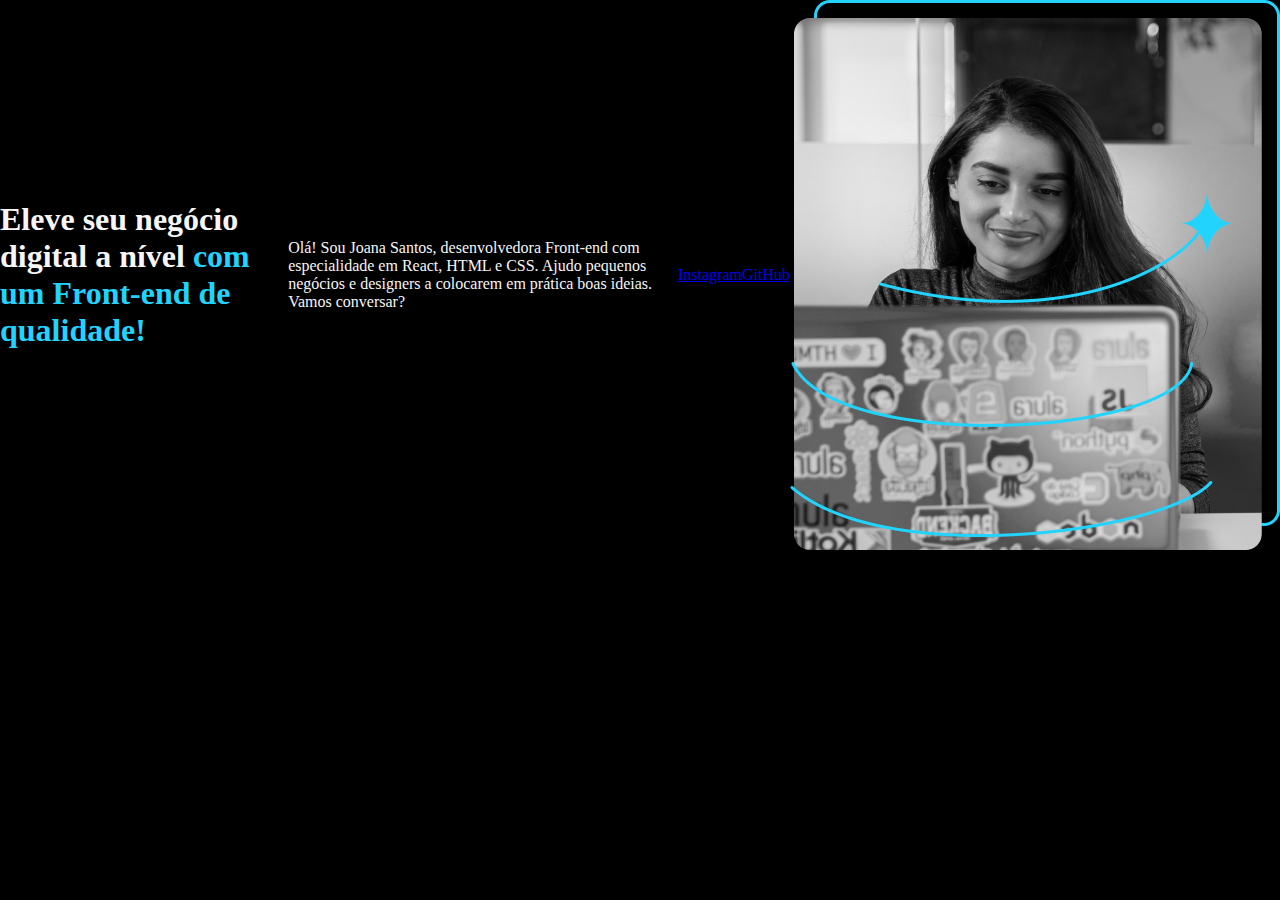
==== index.html @ 7f1a8ea8 "style: definir <main> como .apresentacao e aplicar flexbox" ====
<!DOCTYPE html>
<html lang="pt-br">
<head>
    <meta charset="UTF-8">
    <meta http-equiv="X-UA-Compatible" content="IE=edge">
    <meta name="viewport" content="width=device-width, initial-scale=1.0">
    <title>Portfólio</title>
    <link rel="stylesheet" href="style.css">
</head>
<body>
    <header></header>
    <main class="apresentacao">
        <h1>Eleve seu negócio digital a nível<strong class="titulo-destaque"> com um Front-end de qualidade!</strong></h1>
        <p>Olá! Sou Joana Santos, desenvolvedora Front-end com especialidade em React, HTML e CSS. Ajudo pequenos negócios e designers a colocarem em prática boas ideias. Vamos conversar?</p>
        <a href="https://www.instagram.com/">Instagram</a>
        <a href="https://github.com/AbnerVital">GitHub</a>
        <img src="Imagem.png" alt="Foto da Joana Programando">
    </main>
    <footer></footer>
</body>
</html
---- style.css ----
*{
    margin: 0;
    padding: 0;
}

body{
    height: 100vh;
    box-sizing: border-box;
    background-color: #000000;
    color: #F6F6F6;
}

.titulo-destaque{
    color: #22D4FD
}

.texto-destaque{
    color: red;
}

.apresentacao{
    display:flex;
    align-items: center;
}
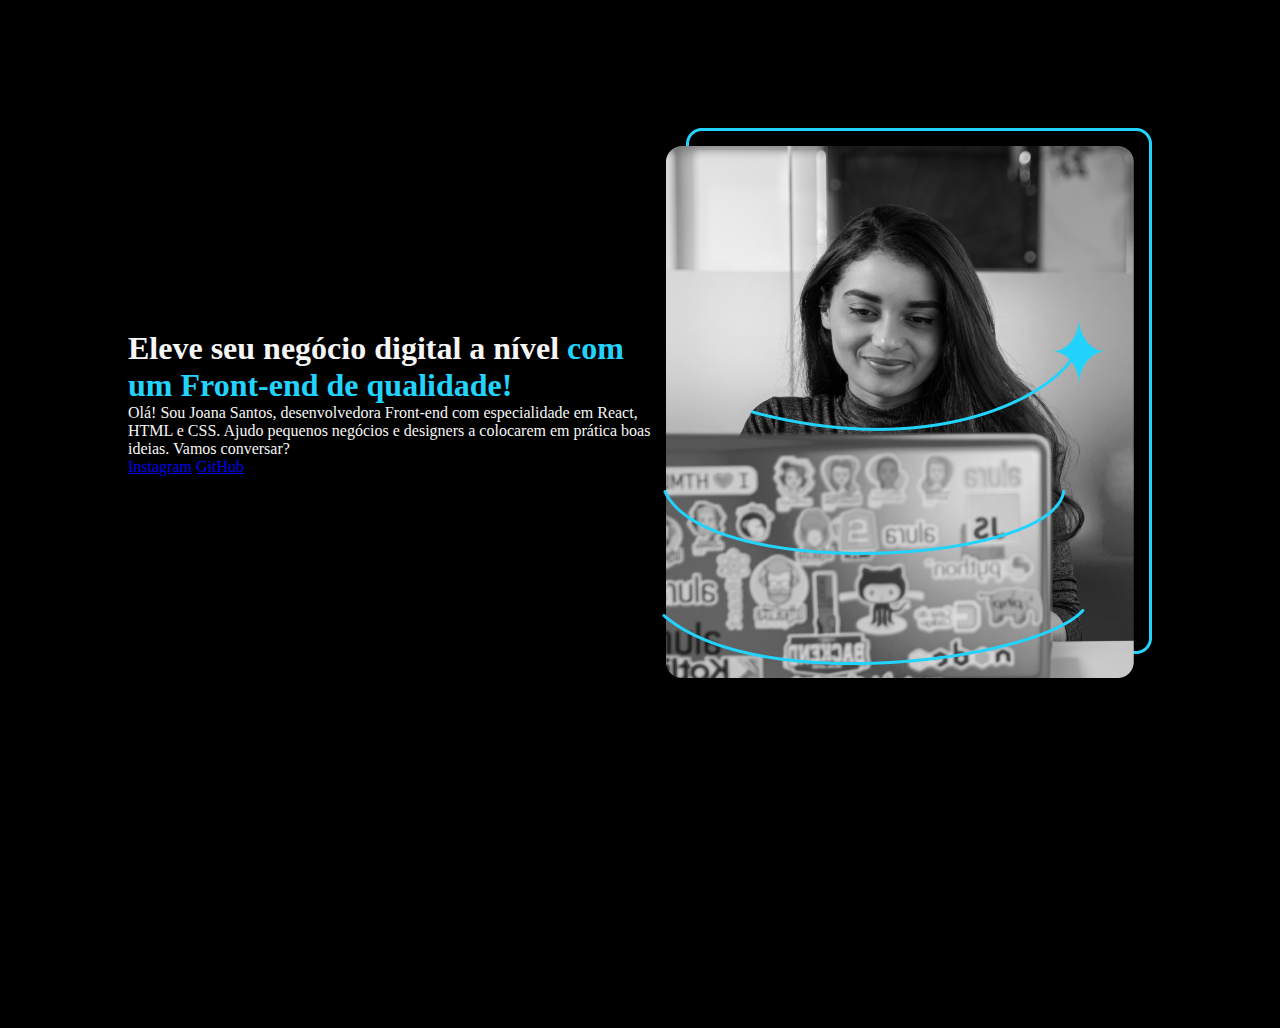
==== commit 91746fbe: "style: adicionar <section> e ajustar .apresentacao com novas propriedades" ====
--- a/index.html
+++ b/index.html
@@ -10,10 +10,12 @@
 <body>
     <header></header>
     <main class="apresentacao">
-        <h1>Eleve seu negócio digital a nível<strong class="titulo-destaque"> com um Front-end de qualidade!</strong></h1>
-        <p>Olá! Sou Joana Santos, desenvolvedora Front-end com especialidade em React, HTML e CSS. Ajudo pequenos negócios e designers a colocarem em prática boas ideias. Vamos conversar?</p>
-        <a href="https://www.instagram.com/">Instagram</a>
-        <a href="https://github.com/AbnerVital">GitHub</a>
+        <section>
+            <h1>Eleve seu negócio digital a nível<strong class="titulo-destaque"> com um Front-end de qualidade!</strong></h1>
+            <p>Olá! Sou Joana Santos, desenvolvedora Front-end com especialidade em React, HTML e CSS. Ajudo pequenos negócios e designers a colocarem em prática boas ideias. Vamos conversar?</p>
+            <a href="https://www.instagram.com/">Instagram</a>
+            <a href="https://github.com/AbnerVital">GitHub</a>
+        </section>  
         <img src="Imagem.png" alt="Foto da Joana Programando">
     </main>
     <footer></footer>
--- a/style.css
+++ b/style.css
@@ -1,25 +1,31 @@
-*{
+/* Resetando margens e preenchimentos de todos os elementos para evitar inconsistências entre navegadores */
+* {
     margin: 0;
     padding: 0;
 }
 
-body{
-    height: 100vh;
-    box-sizing: border-box;
-    background-color: #000000;
-    color: #F6F6F6;
+/* Configuração global do body */
+body {
+    height: 100vh; /* Define a altura do body como 100% da altura da tela */
+    box-sizing: border-box; /* Faz com que padding e borda sejam incluídos no cálculo do tamanho do elemento */
+    background-color: #000000; /* Define o fundo da página como preto */
+    color: #F6F6F6; /* Define a cor padrão do texto como branco acinzentado */
 }
 
-.titulo-destaque{
-    color: #22D4FD
+/* Estilizando títulos de destaque */
+.titulo-destaque {
+    color: #22D4FD; /* Define a cor do texto como azul claro */
 }
 
-.texto-destaque{
-    color: red;
+/* Estilizando textos que precisam de destaque */
+.texto-destaque {
+    color: red; /* Define a cor do texto como vermelho */
 }
 
-.apresentacao{
-    display:flex;
-    align-items: center;
+/* Estilizando a seção de apresentação */
+.apresentacao {
+    display: flex; /* Ativa o modelo de layout flexível (Flexbox) */
+    align-items: center; /* Centraliza os elementos filhos verticalmente */
+    justify-content: space-between;
+    margin: 10%;
 }
-
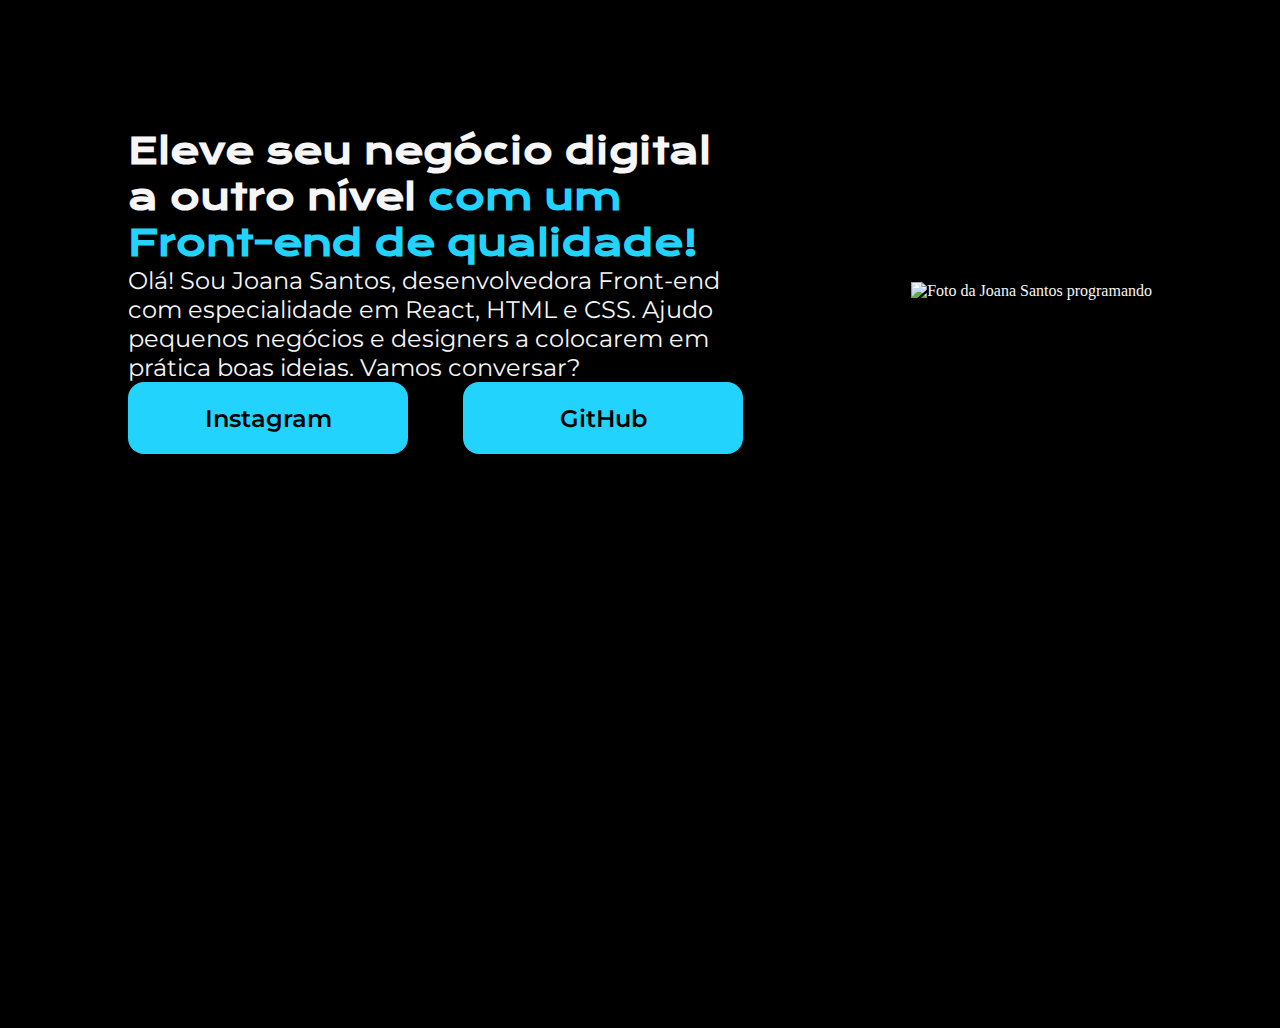
==== commit 967a0494: "style: adicionar .apresentacao__link e .apresentacao__links__link e estilizar links" ====
--- a/index.html
+++ b/index.html
@@ -1,24 +1,34 @@
 <!DOCTYPE html>
 <html lang="pt-br">
+
 <head>
     <meta charset="UTF-8">
     <meta http-equiv="X-UA-Compatible" content="IE=edge">
     <meta name="viewport" content="width=device-width, initial-scale=1.0">
-    <title>Portfólio</title>
+    <title>Portifolio</title>
     <link rel="stylesheet" href="style.css">
 </head>
+
 <body>
     <header></header>
     <main class="apresentacao">
-        <section>
-            <h1>Eleve seu negócio digital a nível<strong class="titulo-destaque"> com um Front-end de qualidade!</strong></h1>
-            <p>Olá! Sou Joana Santos, desenvolvedora Front-end com especialidade em React, HTML e CSS. Ajudo pequenos negócios e designers a colocarem em prática boas ideias. Vamos conversar?</p>
-            <a href="https://www.instagram.com/">Instagram</a>
-            <a href="https://github.com/AbnerVital">GitHub</a>
-        </section>  
-        <img src="Imagem.png" alt="Foto da Joana Programando">
+        <section class="apresentacao__conteudo">
+            <h1 class="apresentacao__conteudo__titulo">Eleve seu negócio digital a outro nível <strong 
+            class="titulo-destaque">com um Front-end de qualidade!
+            </strong></h1>
+            <p class="apresentacao__conteudo__texto">Olá! Sou Joana Santos, desenvolvedora
+            Front-end com especialidade em React, HTML e
+            CSS. Ajudo pequenos negócios e designers a
+            colocarem em prática boas ideias. Vamos
+            conversar?</p>
+            <div class="apresentacao__links">
+                <a class="apresentacao__links__link" href="https://instagram.com/abner.vital">Instagram</a>
+                <a class="apresentacao__links__link" href="https://github.com/abnervital">GitHub</a>
+            </div>
+        </section>
+        <img src="imagem.png" alt="Foto da Joana Santos programando">
     </main>
     <footer></footer>
 </body>
-</html
 
+</html>--- a/style.css
+++ b/style.css
@@ -1,31 +1,66 @@
+/* Importa as fontes "Krona One" e "Montserrat" do Google Fonts */
+@import url('https://fonts.googleapis.com/css2?family=Krona+One&family=Montserrat:ital,wght@0,100..900;1,100..900&display=swap');
+
 /* Resetando margens e preenchimentos de todos os elementos para evitar inconsistências entre navegadores */
-* {
-    margin: 0;
-    padding: 0;
+*{
+    margin: 0; /* Remove a margem padrão de todos os elementos */
+    padding: 0; /* Remove o preenchimento padrão de todos os elementos */
 }
 
 /* Configuração global do body */
-body {
-    height: 100vh; /* Define a altura do body como 100% da altura da tela */
-    box-sizing: border-box; /* Faz com que padding e borda sejam incluídos no cálculo do tamanho do elemento */
-    background-color: #000000; /* Define o fundo da página como preto */
-    color: #F6F6F6; /* Define a cor padrão do texto como branco acinzentado */
+body{
+    height: 100vh; /* Define a altura do body como 100% da altura da tela do dispositivo */
+    box-sizing: border-box; /* Faz com que a largura e altura do elemento incluam padding e borda no cálculo total */
+    background-color: #000000; /* Define a cor de fundo da página como preto */
+    color: #F6F6F6; /* Define a cor do texto como um tom de branco acinzentado */
 }
 
-/* Estilizando títulos de destaque */
-.titulo-destaque {
+/* Estiliza os títulos que possuem a classe "titulo-destaque" */
+.titulo-destaque{
     color: #22D4FD; /* Define a cor do texto como azul claro */
 }
 
-/* Estilizando textos que precisam de destaque */
-.texto-destaque {
-    color: red; /* Define a cor do texto como vermelho */
+/* Estilizando a seção de apresentação */
+.apresentacao{
+    margin: 10%; /* Adiciona uma margem de 10% ao redor do elemento, afastando-o das bordas da tela */
+    display: flex; /* Aplica o modelo de layout Flexbox, permitindo melhor organização dos elementos filhos */
+    align-items: center; /* Alinha os elementos filhos verticalmente ao centro */
+    justify-content: space-between; /* Distribui os elementos filhos com espaço entre eles */
 }
 
-/* Estilizando a seção de apresentação */
-.apresentacao {
-    display: flex; /* Ativa o modelo de layout flexível (Flexbox) */
-    align-items: center; /* Centraliza os elementos filhos verticalmente */
+/* Estiliza o contêiner de conteúdo dentro da seção de apresentação */
+.apresentacao__conteudo{
+    width: 615px; /* Define a largura do elemento como 615 pixels */
+}
+
+/* Estiliza o título dentro da seção de apresentação */
+.apresentacao__conteudo__titulo{
+    font-size: 36px; /* Define o tamanho da fonte do título para 36 pixels */
+    font-family: 'Krona One', sans-serif; /* Aplica a fonte "Krona One" ao título, garantindo um estilo mais destacado */
+}
+
+/* Estiliza o texto dentro da seção de apresentação */
+.apresentacao__conteudo__texto{
+    font-size: 24px; /* Define o tamanho da fonte do parágrafo para 24 pixels */
+    font-family: 'Montserrat', sans-serif; /* Aplica a fonte "Montserrat" ao parágrafo, tornando a leitura mais fluida */
+    font-weight: 400;
+}
+
+.apresentacao__links{
+    display: flex;
     justify-content: space-between;
-    margin: 10%;
 }
+
+.apresentacao__links__link{
+    background-color: #22D4FD;
+    width: 280px;
+    text-align: center;
+    border-radius: 16px;
+    font-weight: 600;
+    font-size: 24px;
+    padding: 21.5px 0;
+    text-decoration: none;
+    color: #000000;
+    font-family: 'Montserrat', sans-serif;
+
+}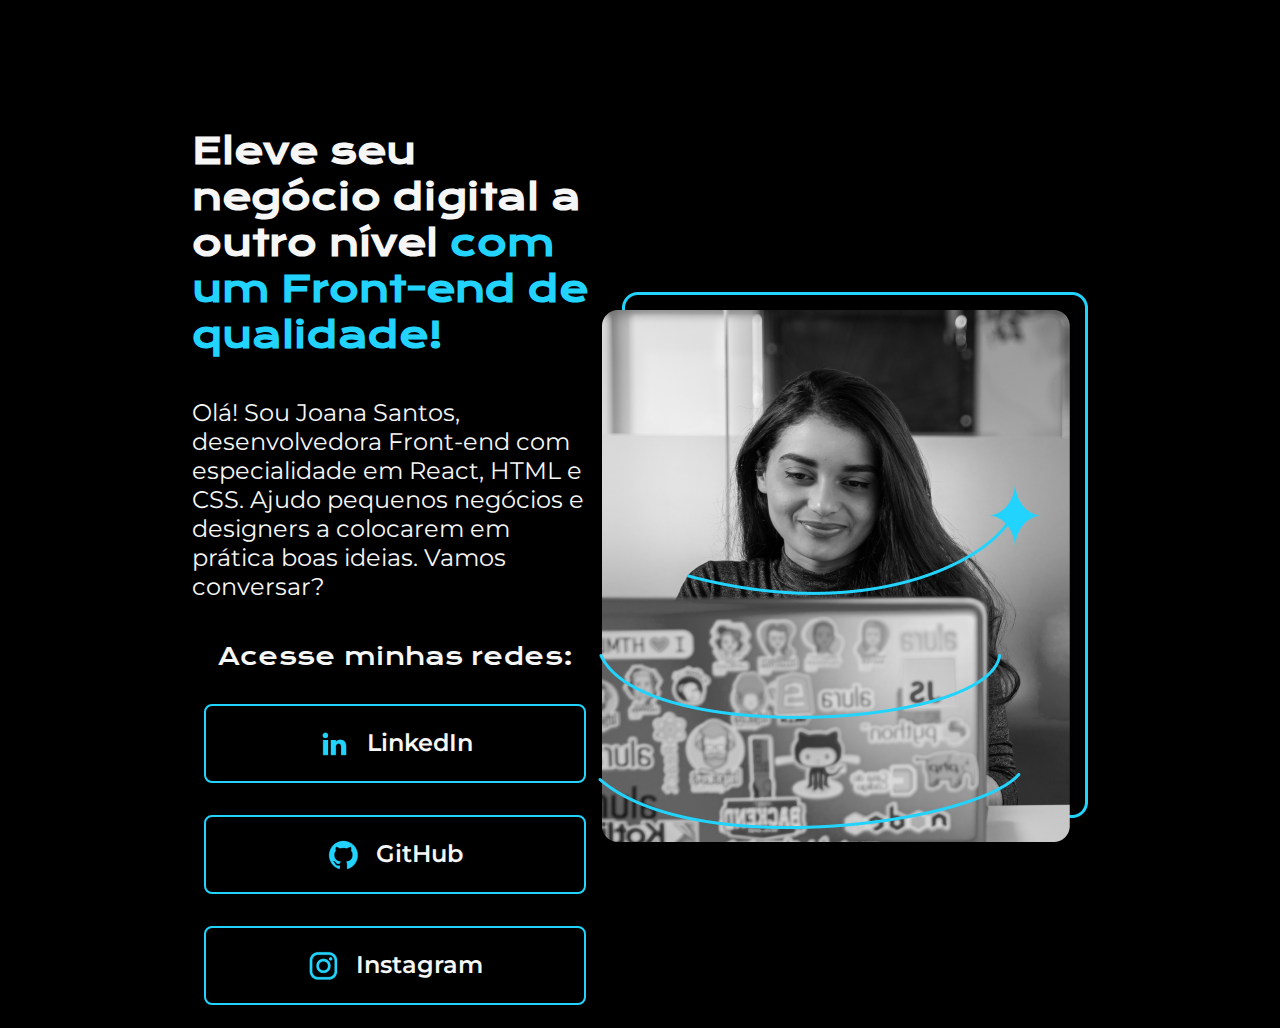
==== commit 836b7a03: "feat: adicionar pasta assets e novo link com imagem" ====
--- a/index.html
+++ b/index.html
@@ -22,11 +22,22 @@
             colocarem em prática boas ideias. Vamos
             conversar?</p>
             <div class="apresentacao__links">
-                <a class="apresentacao__links__link" href="https://instagram.com/abner.vital">Instagram</a>
-                <a class="apresentacao__links__link" href="https://github.com/abnervital">GitHub</a>
+                <h2 class="apresentacao__links__subtitulo">Acesse minhas redes:</h2>
+                <a class="apresentacao__links__link" href="https://www.linkedin.com/in/abner-vital-233730141/">
+                    <img src="./assets/linkedin.png" alt="logo LinkedIn"> 
+                    LinkedIn
+                </a>
+                <a class="apresentacao__links__link" href="https://github.com/abnervital">
+                    <img src="./assets/github.png" alt="logo GitHub">
+                    GitHub
+                </a>
+                <a class="apresentacao__links__link" href="https://instagram.com/abner.vital">
+                    <img src="./assets/instagram.png" alt="logo Instagram">
+                    Instagram
+                </a>
             </div>
         </section>
-        <img src="imagem.png" alt="Foto da Joana Santos programando">
+        <img src="./assets/Imagem.png" alt="Foto da Joana Santos programando">
     </main>
     <footer></footer>
 </body>
--- a/style.css
+++ b/style.css
@@ -22,7 +22,7 @@
 
 /* Estilizando a seção de apresentação */
 .apresentacao{
-    margin: 10%; /* Adiciona uma margem de 10% ao redor do elemento, afastando-o das bordas da tela */
+    margin: 10% 15%; /* Adiciona uma margem de 10% ao redor do elemento, afastando-o das bordas da tela */
     display: flex; /* Aplica o modelo de layout Flexbox, permitindo melhor organização dos elementos filhos */
     align-items: center; /* Alinha os elementos filhos verticalmente ao centro */
     justify-content: space-between; /* Distribui os elementos filhos com espaço entre eles */
@@ -31,6 +31,9 @@
 /* Estiliza o contêiner de conteúdo dentro da seção de apresentação */
 .apresentacao__conteudo{
     width: 615px; /* Define a largura do elemento como 615 pixels */
+    display: flex;
+    flex-direction: column;
+    gap: 40px;
 }
 
 /* Estiliza o título dentro da seção de apresentação */
@@ -48,19 +51,30 @@
 
 .apresentacao__links{
     display: flex;
+    flex-direction: column;
+    align-items: center;
     justify-content: space-between;
+    gap: 32px;
+}
+
+.apresentacao__links__subtitulo{
+    font-size: 24px;
+    font-family: 'Krona One', sans-serif;
+    font-weight: 400;
 }
 
 .apresentacao__links__link{
-    background-color: #22D4FD;
-    width: 280px;
+    display: flex;
+    justify-content: center;
+    gap: 16px;
+    width: 378px;
     text-align: center;
-    border-radius: 16px;
+    border-radius: 8px;
+    border: 2px solid #22D4FD;
     font-weight: 600;
     font-size: 24px;
     padding: 21.5px 0;
     text-decoration: none;
-    color: #000000;
+    color: #F6F6F6;
     font-family: 'Montserrat', sans-serif;
-
 }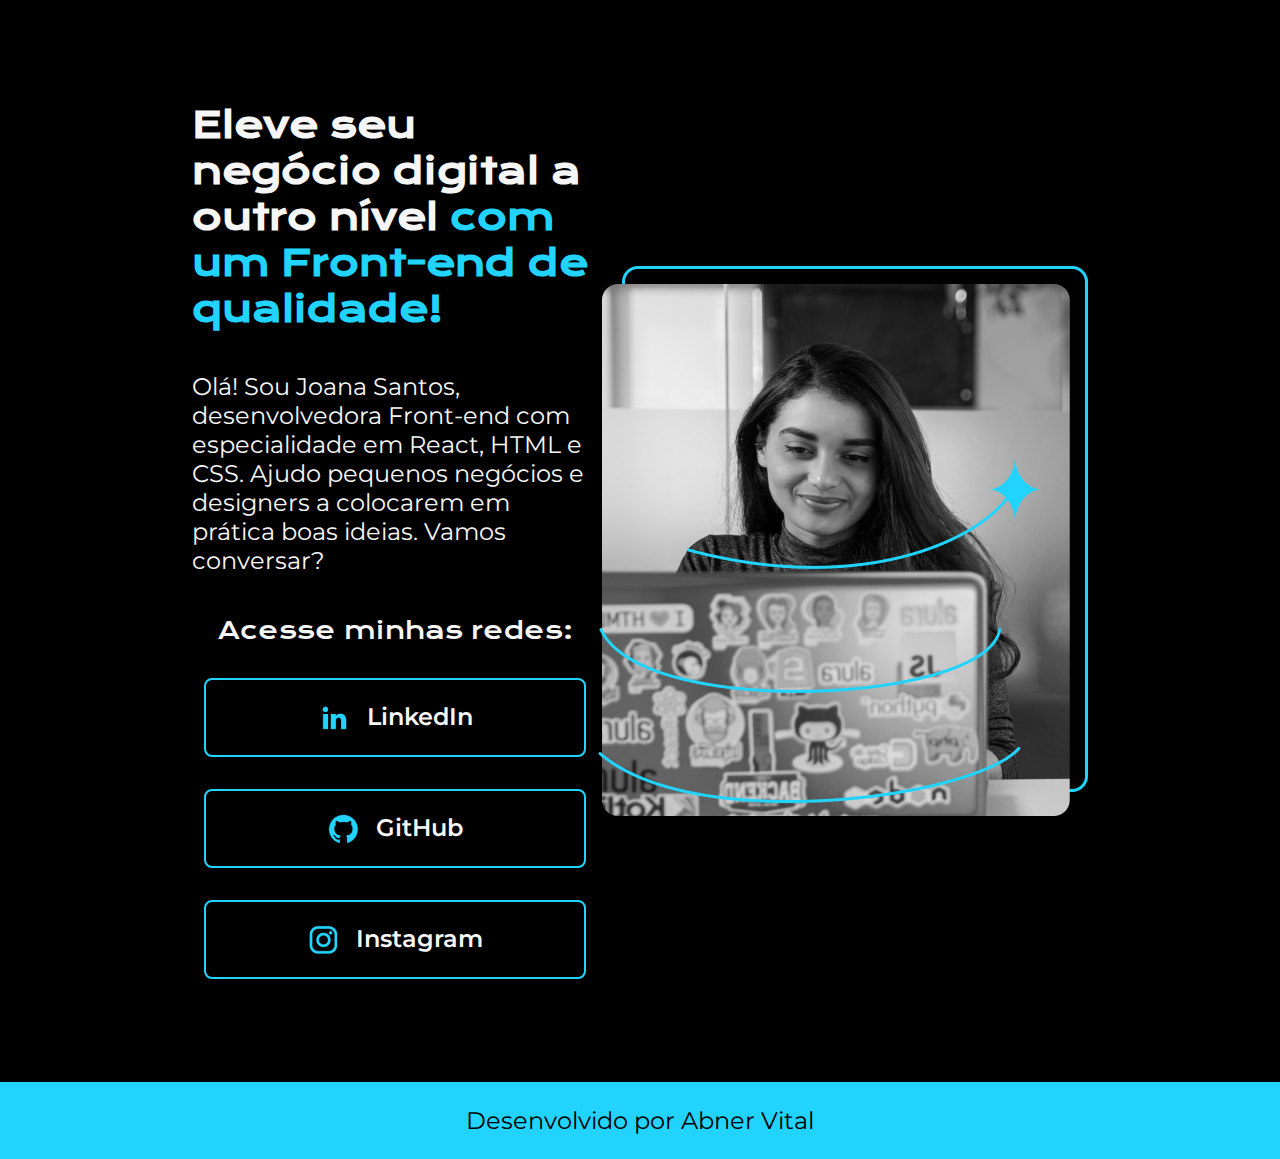
==== commit 86265776: "feat: adicionar e estilizar rodapé da página" ====
--- a/index.html
+++ b/index.html
@@ -39,7 +39,9 @@
         </section>
         <img src="./assets/Imagem.png" alt="Foto da Joana Santos programando">
     </main>
-    <footer></footer>
+    <footer class="rodape">
+        <p>Desenvolvido por Abner Vital</p>
+    </footer>
 </body>
 
 </html>--- a/style.css
+++ b/style.css
@@ -9,7 +9,7 @@
 
 /* Configuração global do body */
 body{
-    height: 100vh; /* Define a altura do body como 100% da altura da tela do dispositivo */
+    /* height: 100vh; Define a altura do body como 100% da altura da tela do dispositivo */
     box-sizing: border-box; /* Faz com que a largura e altura do elemento incluam padding e borda no cálculo total */
     background-color: #000000; /* Define a cor de fundo da página como preto */
     color: #F6F6F6; /* Define a cor do texto como um tom de branco acinzentado */
@@ -22,7 +22,7 @@
 
 /* Estilizando a seção de apresentação */
 .apresentacao{
-    margin: 10% 15%; /* Adiciona uma margem de 10% ao redor do elemento, afastando-o das bordas da tela */
+    padding: 8% 15%; /* Adiciona uma margem de 10% ao redor do elemento, afastando-o das bordas da tela */
     display: flex; /* Aplica o modelo de layout Flexbox, permitindo melhor organização dos elementos filhos */
     align-items: center; /* Alinha os elementos filhos verticalmente ao centro */
     justify-content: space-between; /* Distribui os elementos filhos com espaço entre eles */
@@ -77,4 +77,21 @@
     text-decoration: none;
     color: #F6F6F6;
     font-family: 'Montserrat', sans-serif;
+}
+
+.apresentacao__links__link:hover{
+    background-color: white;
+    color: black;
+
+}
+
+.rodape{
+    padding: 24px;
+    color: #000000;
+    background-color: #22D4FD;
+    text-align: center;
+    font-family: 'Montserrat', sans-serif;
+    font-size: 24px;
+    font-weight: 400;
+    
 }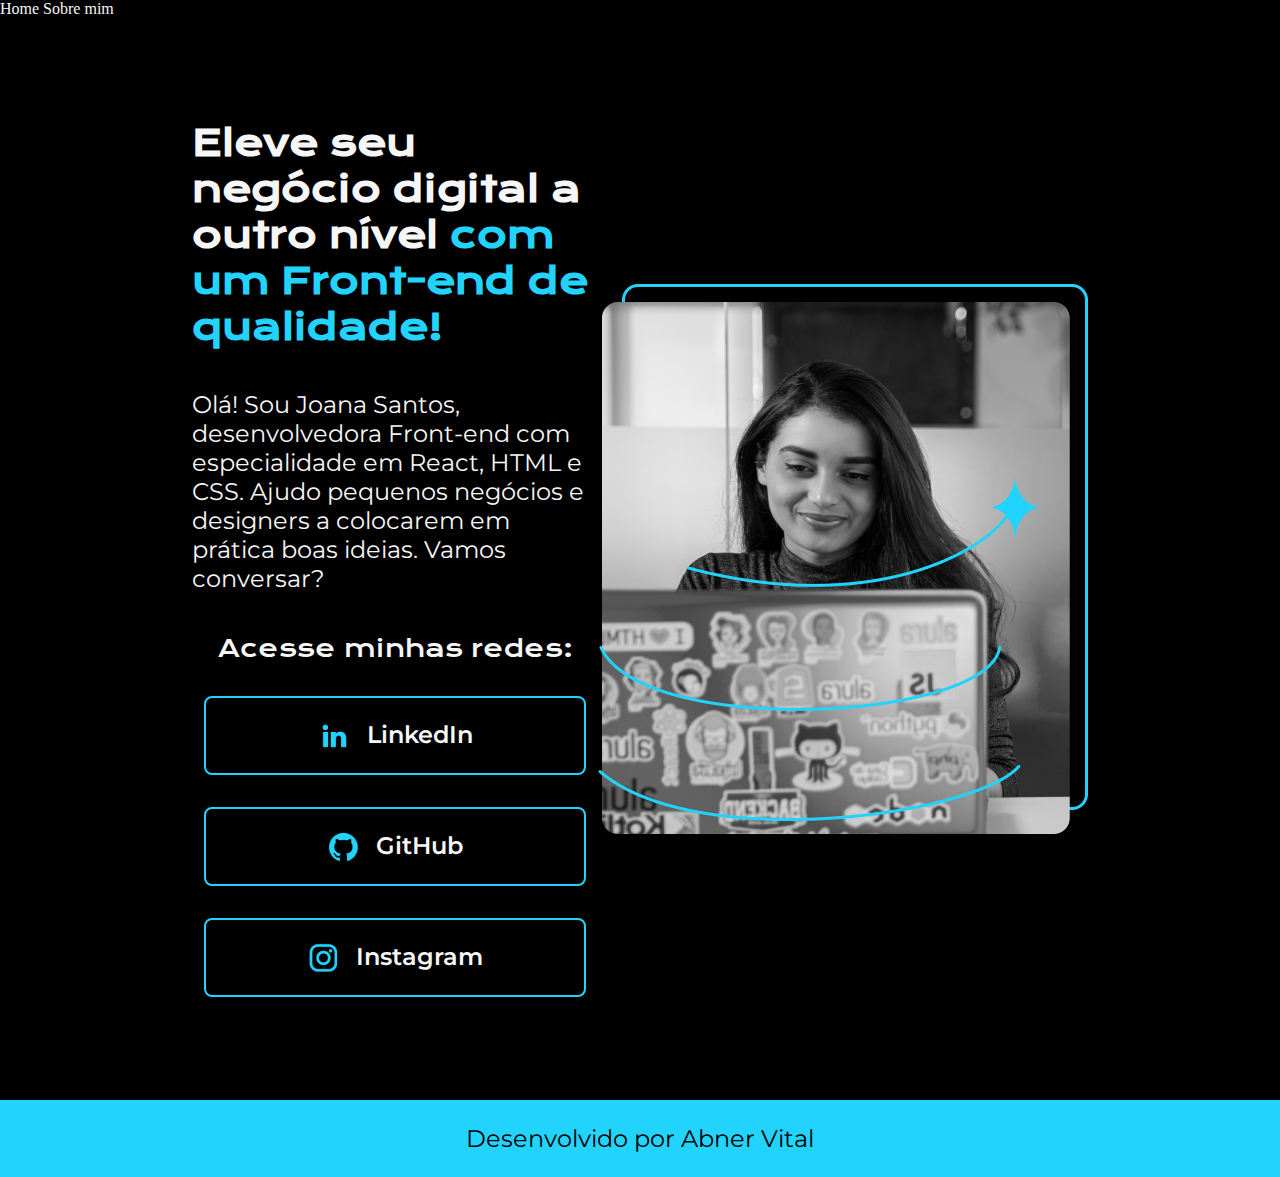
==== commit 027abd81: "feat: adicionar links de navegação com <nav>" ====
--- a/index.html
+++ b/index.html
@@ -10,7 +10,12 @@
 </head>
 
 <body>
-    <header></header>
+    <header class="cabecalho">
+        <nav class="cabecalho__menu">
+            <a class="cabecalho__menu__link">Home</a>
+            <a class="cabecalho__menu__link">Sobre mim</a>
+        </nav>
+    </header>
     <main class="apresentacao">
         <section class="apresentacao__conteudo">
             <h1 class="apresentacao__conteudo__titulo">Eleve seu negócio digital a outro nível <strong 
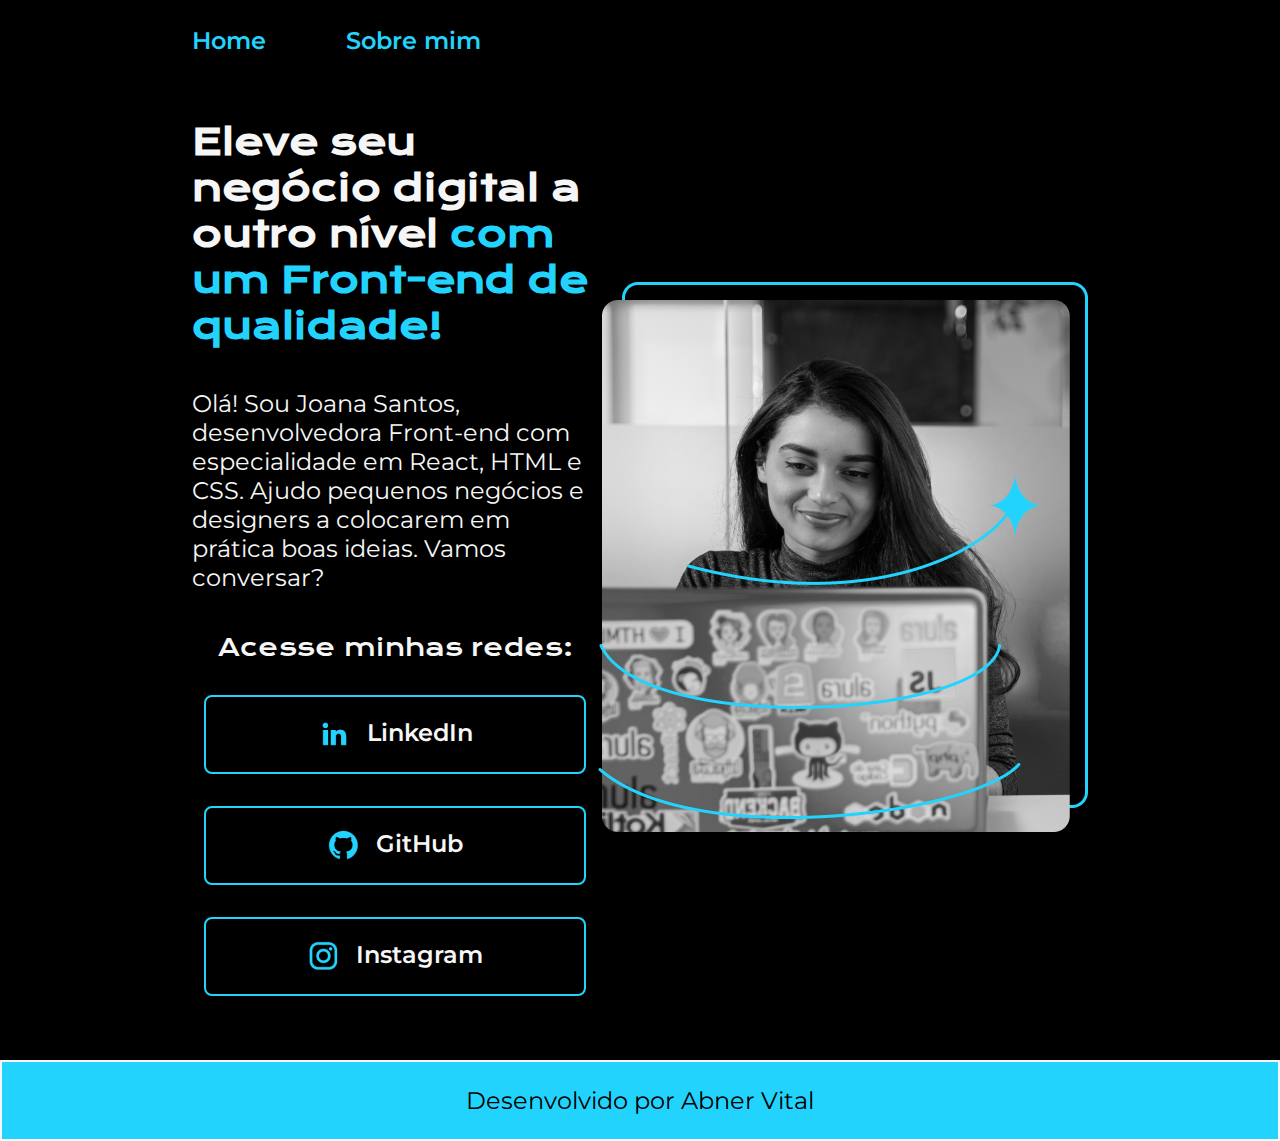
==== commit 19f17fee: "feat: criar página "Sobre mim" e implementar navegação entre Home e Sobre mim" ====
--- a/index.html
+++ b/index.html
@@ -6,14 +6,14 @@
     <meta http-equiv="X-UA-Compatible" content="IE=edge">
     <meta name="viewport" content="width=device-width, initial-scale=1.0">
     <title>Portifolio</title>
-    <link rel="stylesheet" href="style.css">
+    <link rel="stylesheet" href="./styles/style.css">
 </head>
 
 <body>
     <header class="cabecalho">
         <nav class="cabecalho__menu">
-            <a class="cabecalho__menu__link">Home</a>
-            <a class="cabecalho__menu__link">Sobre mim</a>
+            <a class="cabecalho__menu__link" href="index.html">Home</a>
+            <a class="cabecalho__menu__link" href="about.html">Sobre mim</a>
         </nav>
     </header>
     <main class="apresentacao">
--- a/styles/style.css
+++ b/styles/style.css
@@ -0,0 +1,116 @@
+/* Importa as fontes "Krona One" e "Montserrat" do Google Fonts */
+@import url('https://fonts.googleapis.com/css2?family=Krona+One&family=Montserrat:ital,wght@0,100..900;1,100..900&display=swap');
+
+/* Resetando margens e preenchimentos de todos os elementos para evitar inconsistências entre navegadores */
+*{
+    margin: 0; /* Remove a margem padrão de todos os elementos */
+    padding: 0; /* Remove o preenchimento padrão de todos os elementos */
+}
+
+/* Configuração global do body */
+body{
+    /* height: 100vh; Define a altura do body como 100% da altura da tela do dispositivo */
+    box-sizing: border-box; /* Faz com que a largura e altura do elemento incluam padding e borda no cálculo total */
+    background-color: #000000; /* Define a cor de fundo da página como preto */
+    color: #F6F6F6; /* Define a cor do texto como um tom de branco acinzentado */
+}
+
+.cabecalho__menu__link{
+    color: #22D4FD;
+    font-size: 24px;
+    font-family: 'Montserrat', sans-serif;
+    font-weight: 600;
+    text-decoration: none;
+}
+
+.cabecalho{
+    padding: 2% 0 0 15%;
+}
+
+.cabecalho__menu{
+    display: flex;
+    gap: 80px;
+}
+
+
+/* Estilizando a seção de apresentação */
+.apresentacao{
+    padding: 5% 15%; /* Adiciona uma margem de 10% ao redor do elemento, afastando-o das bordas da tela */
+    display: flex; /* Aplica o modelo de layout Flexbox, permitindo melhor organização dos elementos filhos */
+    align-items: center; /* Alinha os elementos filhos verticalmente ao centro */
+    justify-content: space-between; /* Distribui os elementos filhos com espaço entre eles */
+}
+
+/* Estiliza o contêiner de conteúdo dentro da seção de apresentação */
+.apresentacao__conteudo{
+    width: 615px; /* Define a largura do elemento como 615 pixels */
+    display: flex;
+    flex-direction: column;
+    gap: 40px;
+}
+
+/* Estiliza o título dentro da seção de apresentação */
+.apresentacao__conteudo__titulo{
+    font-size: 36px; /* Define o tamanho da fonte do título para 36 pixels */
+    font-family: 'Krona One', sans-serif; /* Aplica a fonte "Krona One" ao título, garantindo um estilo mais destacado */
+}
+
+/* Estiliza os títulos que possuem a classe "titulo-destaque" */
+.titulo-destaque{
+    color: #22D4FD; /* Define a cor do texto como azul claro */
+}
+
+/* Estiliza o texto dentro da seção de apresentação */
+.apresentacao__conteudo__texto{
+    font-size: 24px; /* Define o tamanho da fonte do parágrafo para 24 pixels */
+    font-family: 'Montserrat', sans-serif; /* Aplica a fonte "Montserrat" ao parágrafo, tornando a leitura mais fluida */
+    font-weight: 400;
+}
+
+.apresentacao__links{
+    display: flex;
+    flex-direction: column;
+    align-items: center;
+    justify-content: space-between;
+    gap: 32px;
+}
+
+.apresentacao__links__subtitulo{
+    font-size: 24px;
+    font-family: 'Krona One', sans-serif;
+    font-weight: 400;
+}
+
+.apresentacao__links__link{
+    display: flex;
+    justify-content: center;
+    gap: 16px;
+    width: 378px;
+    text-align: center;
+    border-radius: 8px;
+    border: 2px solid #22D4FD;
+    font-weight: 600;
+    font-size: 24px;
+    padding: 21.5px 0;
+    text-decoration: none;
+    color: #F6F6F6;
+    font-family: 'Montserrat', sans-serif;
+}
+
+.apresentacao__links__link:hover{
+    background-color: #EFEDF2;
+    color: black;
+
+}
+
+.rodape{
+    padding: 24px;
+    color: #000000;
+    background-color: #22D4FD;
+    text-align: center;
+    font-family: 'Montserrat', sans-serif;
+    font-size: 24px;
+    font-weight: 400;
+    border: 2px solid #F6F6F6; 
+}
+
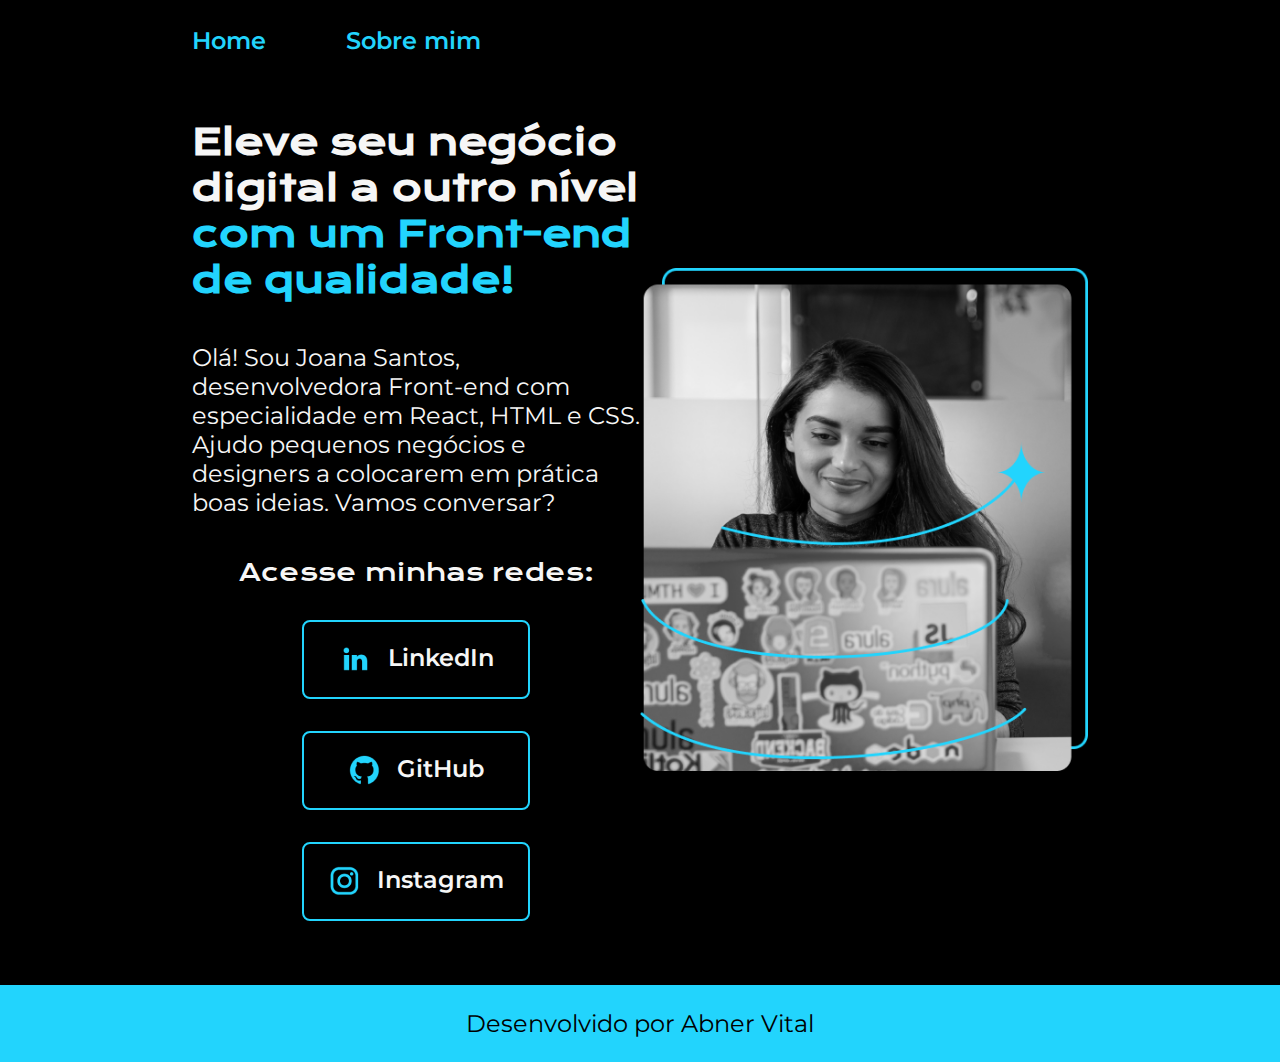
==== commit edd1be78: "style: alterar propriedades de px para % para melhor responsividade" ====
--- a/index.html
+++ b/index.html
@@ -28,21 +28,21 @@
             conversar?</p>
             <div class="apresentacao__links">
                 <h2 class="apresentacao__links__subtitulo">Acesse minhas redes:</h2>
-                <a class="apresentacao__links__link" href="https://www.linkedin.com/in/abner-vital-233730141/">
+                <a class="apresentacao__links__navegacao" href="https://www.linkedin.com/in/abner-vital-233730141/">
                     <img src="./assets/linkedin.png" alt="logo LinkedIn"> 
                     LinkedIn
                 </a>
-                <a class="apresentacao__links__link" href="https://github.com/abnervital">
+                <a class="apresentacao__links__navegacao" href="https://github.com/abnervital">
                     <img src="./assets/github.png" alt="logo GitHub">
                     GitHub
                 </a>
-                <a class="apresentacao__links__link" href="https://instagram.com/abner.vital">
+                <a class="apresentacao__links__navegacao" href="https://instagram.com/abner.vital">
                     <img src="./assets/instagram.png" alt="logo Instagram">
                     Instagram
                 </a>
             </div>
         </section>
-        <img src="./assets/Imagem.png" alt="Foto da Joana Santos programando">
+        <img class="apresentacao__imagem" src="./assets/Imagem.png" alt="Foto da Joana Santos programando">
     </main>
     <footer class="rodape">
         <p>Desenvolvido por Abner Vital</p>
--- a/styles/style.css
+++ b/styles/style.css
@@ -1,5 +1,16 @@
 /* Importa as fontes "Krona One" e "Montserrat" do Google Fonts */
 @import url('https://fonts.googleapis.com/css2?family=Krona+One&family=Montserrat:ital,wght@0,100..900;1,100..900&display=swap');
+
+:root {
+    --cor-primaria: #000000;
+    --cor-secundaria: #f6f6f6;
+    --cor-tercearia: #22d4fd;
+    --cor-hover-color: ;
+    --cor-hover-background: #272727;
+
+    --font-primaria: 'Krona One', sans-serif;
+    --font-secundaria: 'Montserrat', sans-serif;
+}
 
 /* Resetando margens e preenchimentos de todos os elementos para evitar inconsistências entre navegadores */
 *{
@@ -11,13 +22,13 @@
 body{
     /* height: 100vh; Define a altura do body como 100% da altura da tela do dispositivo */
     box-sizing: border-box; /* Faz com que a largura e altura do elemento incluam padding e borda no cálculo total */
-    background-color: #000000; /* Define a cor de fundo da página como preto */
-    color: #F6F6F6; /* Define a cor do texto como um tom de branco acinzentado */
+    background-color: var(--cor-primaria); /* Define a cor de fundo da página como preto */
+    color: var(--cor-secundaria); /* Define a cor do texto como um tom de branco acinzentado */
 }
 
 .cabecalho__menu__link{
-    color: #22D4FD;
-    font-size: 24px;
+    color: var(--cor-tercearia);
+    font-size: 1.5rem;
     font-family: 'Montserrat', sans-serif;
     font-weight: 600;
     text-decoration: none;
@@ -51,18 +62,18 @@
 
 /* Estiliza o título dentro da seção de apresentação */
 .apresentacao__conteudo__titulo{
-    font-size: 36px; /* Define o tamanho da fonte do título para 36 pixels */
-    font-family: 'Krona One', sans-serif; /* Aplica a fonte "Krona One" ao título, garantindo um estilo mais destacado */
+    font-size: 2.25rem; /* Define o tamanho da fonte do título para 36 pixels */
+    font-family: var(--font-primaria); /* Aplica a fonte "Krona One" ao título, garantindo um estilo mais destacado */
 }
 
 /* Estiliza os títulos que possuem a classe "titulo-destaque" */
 .titulo-destaque{
-    color: #22D4FD; /* Define a cor do texto como azul claro */
+    color: var(--cor-tercearia); /* Define a cor do texto como azul claro */
 }
 
 /* Estiliza o texto dentro da seção de apresentação */
 .apresentacao__conteudo__texto{
-    font-size: 24px; /* Define o tamanho da fonte do parágrafo para 24 pixels */
+    font-size: 1.5rem; /* Define o tamanho da fonte do parágrafo para 24 pixels */
     font-family: 'Montserrat', sans-serif; /* Aplica a fonte "Montserrat" ao parágrafo, tornando a leitura mais fluida */
     font-weight: 400;
 }
@@ -76,41 +87,44 @@
 }
 
 .apresentacao__links__subtitulo{
-    font-size: 24px;
-    font-family: 'Krona One', sans-serif;
+    font-size: 1.5rem;
+    font-family: var(--font-primaria);
     font-weight: 400;
 }
 
-.apresentacao__links__link{
+.apresentacao__links__navegacao{
     display: flex;
     justify-content: center;
     gap: 16px;
-    width: 378px;
+    width: 50%;
     text-align: center;
     border-radius: 8px;
-    border: 2px solid #22D4FD;
+    border: 2px solid var(--cor-tercearia);
     font-weight: 600;
-    font-size: 24px;
+    font-size: 1.5rem;
     padding: 21.5px 0;
     text-decoration: none;
-    color: #F6F6F6;
-    font-family: 'Montserrat', sans-serif;
+    color: var(--cor-secundaria);
+    font-family: var(--font-secundaria);
 }
 
 .apresentacao__links__link:hover{
-    background-color: #EFEDF2;
-    color: black;
+    background-color: var(--cor-hover-background);
+    color: var(--cor-hover-color);
 
+}
+
+.apresentacao__imagem{
+   width: 50%; 
 }
 
 .rodape{
     padding: 24px;
-    color: #000000;
-    background-color: #22D4FD;
+    color: var(--cor-primaria);
+    background-color: var(--cor-tercearia);
     text-align: center;
-    font-family: 'Montserrat', sans-serif;
-    font-size: 24px;
-    font-weight: 400;
-    border: 2px solid #F6F6F6; 
+    font-family: var(--font-secundaria);
+    font-size: 1.5rem;
+    font-weight: 400; 
 }
 
